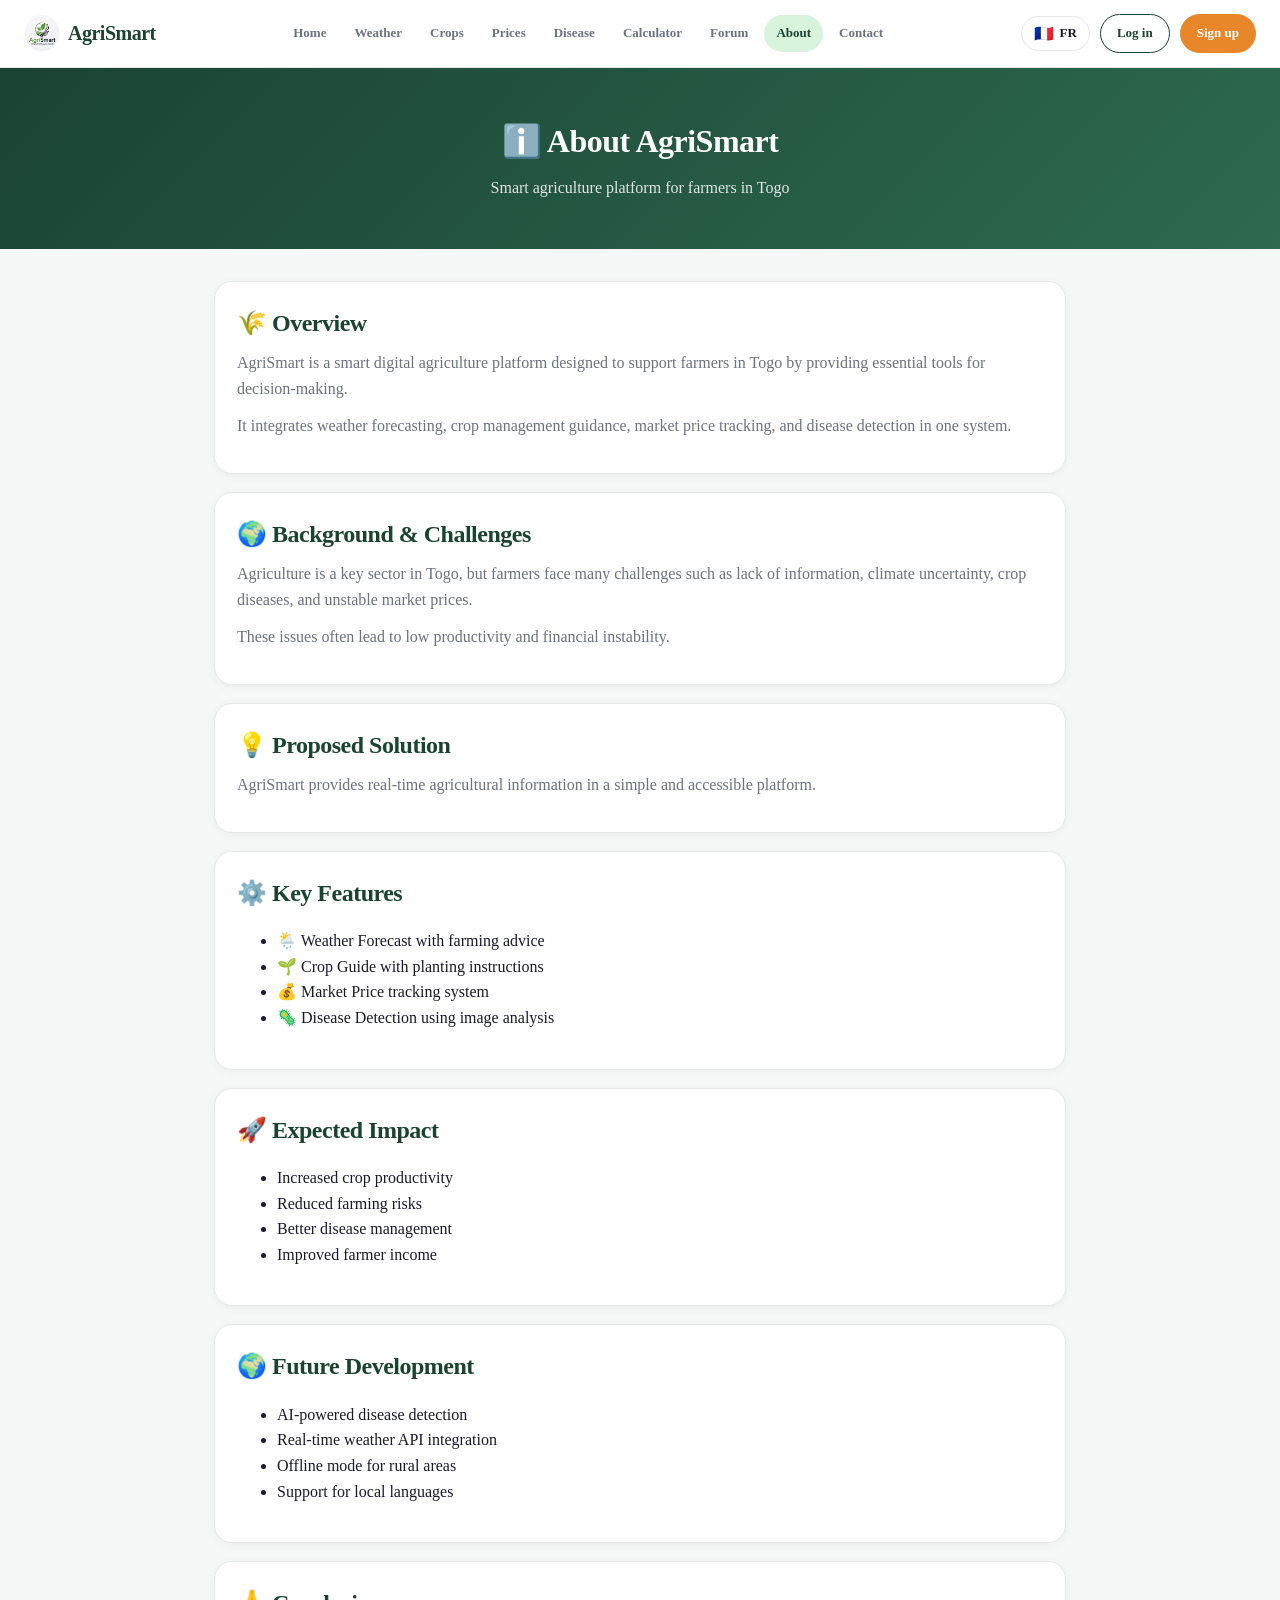
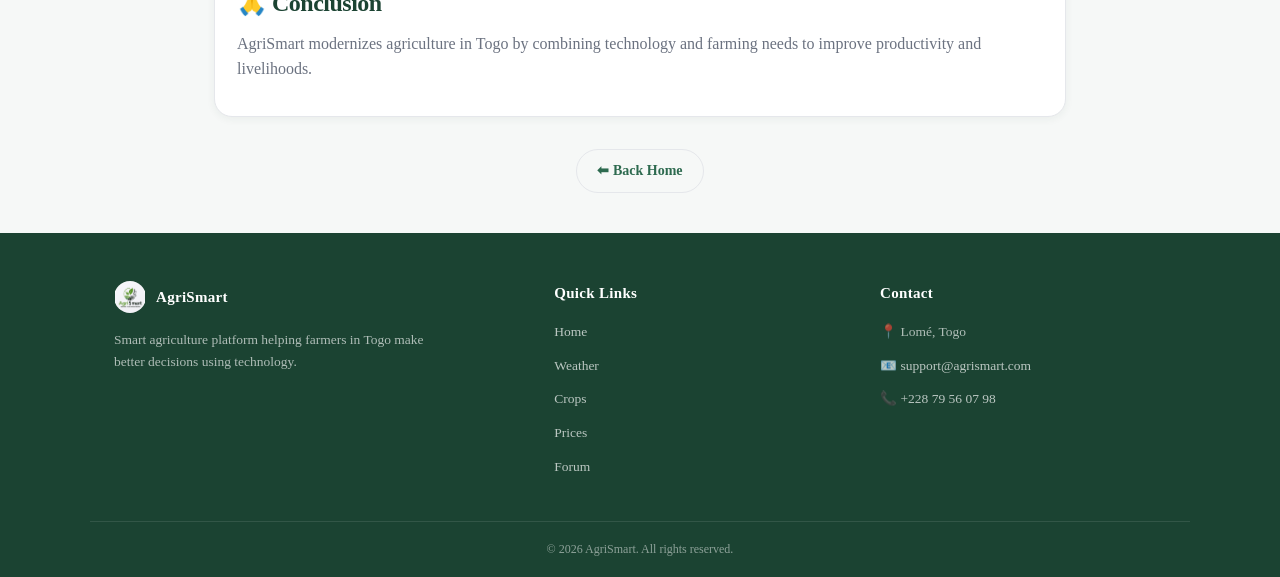
==== about.html @ a6953a68 "Second Commit" ====
<!DOCTYPE html>
<html lang="en">
<head>
    <meta charset="UTF-8">
    <meta name="viewport" content="width=device-width, initial-scale=1.0">
    <title>About AgriSmart</title>
    <link rel="icon" type="image/x-icon" href="assets/images/favicon.ico">
    <link rel="stylesheet" href="assets/css/style.css">
</head>
<body>

<nav class="topnav" aria-label="Navigation principale">
    <a href="index.html" class="topnav-brand"><img src="assets/images/logo.png" alt="AgriSmart" class="brand-logo">AgriSmart</a>
    <div class="topnav-links">
        <a href="index.html" id="navHome">Home</a>
        <a href="weather.html" id="navWeather">Weather</a>
        <a href="crop.html" id="navCrops">Crops</a>
        <a href="prices.html" id="navPrices">Prices</a>
        <a href="disease.html" id="navDisease">Disease</a>
        <a href="calculator.html" id="navCalculator">Calculator</a>
        <a href="forum.html" id="navForum">Forum</a>
        <a href="about.html" id="navAbout">About</a>
        <a href="contact.html" id="navContact">Contact</a>
    </div>
    <div class="topnav-actions">
        <div class="lang-switcher-modern" role="group" aria-label="Sélecteur de langue">
            <button class="lang-flag-btn" id="langToggleBtn" onclick="toggleLanguage()" aria-label="Changer de langue">
                <span id="langFlagIcon">🇬🇧</span>
                <span id="langFlagCode">EN</span>
            </button>
        </div>
        <a href="login.html" class="nav-btn nav-btn-ghost" id="navLoginLink">Se connecter</a>
        <a href="login.html?mode=register" class="nav-btn nav-btn-solid" id="navSignupLink">Créer un compte</a>
    </div>
</nav>

<header class="page-header">
    <h1 id="aboutTitle">ℹ️ About AgriSmart</h1>
    <p id="aboutSubtitle">Smart agriculture platform for farmers in Togo</p>
</header>

<div class="about-container">

    <div class="about-card reveal">
        <h2 id="overviewTitle">🌾 Overview</h2>
        <p id="overviewText1">
            AgriSmart is a smart digital agriculture platform designed to support farmers in Togo by providing essential tools for decision-making.
            It integrates weather forecasting, crop management guidance, market price tracking, and disease detection in one system.
        </p>
        <p id="overviewText2">
            The goal is to bridge traditional farming and modern technology to improve productivity and reduce risks.
        </p>
    </div>

    <div class="about-card reveal">
        <h2 id="backgroundTitle">🌍 Background &amp; Challenges</h2>
        <p id="backgroundText1">
            Agriculture is a key sector in Togo, but farmers face many challenges such as lack of information, climate uncertainty, crop diseases, and unstable market prices.
        </p>
        <p id="backgroundText2">
            These issues often lead to low productivity and financial instability.
        </p>
    </div>

    <div class="about-card reveal">
        <h2 id="solutionTitle">💡 Proposed Solution</h2>
        <p id="solutionText">
            AgriSmart provides real-time agricultural information in a simple and accessible platform.
            It helps farmers make better decisions based on data instead of guesswork.
        </p>
    </div>

    <div class="about-card reveal">
        <h2 id="featuresTitle">⚙️ Key Features</h2>
        <ul>
            <li id="weatherFeature">🌦️ Weather Forecast with farming advice</li>
            <li id="cropFeature">🌱 Crop Guide with planting instructions</li>
            <li id="pricesFeature">💰 Market Price tracking system</li>
            <li id="diseaseFeature">🦠 Disease Detection using image analysis</li>
        </ul>
    </div>

    <div class="about-card reveal">
        <h2 id="impactTitle">🚀 Expected Impact</h2>
        <ul>
            <li id="impact1">Increased crop productivity</li>
            <li id="impact2">Reduced farming risks</li>
            <li id="impact3">Better disease management</li>
            <li id="impact4">Improved farmer income</li>
        </ul>
    </div>

    <div class="about-card reveal">
        <h2 id="futureTitle">🌍 Future Development</h2>
        <ul>
            <li id="aiFeature">AI-powered disease detection</li>
            <li id="weatherApiFeature">Real-time weather API integration</li>
            <li id="offlineFeature">Offline mode for rural areas</li>
            <li id="localLanguagesFeature">Support for local languages</li>
        </ul>
    </div>

    <div class="about-card reveal">
        <h2 id="conclusionTitle">🙏 Conclusion</h2>
        <p id="conclusionText">
            AgriSmart modernizes agriculture in Togo by combining technology and farming needs to improve productivity and livelihoods.
        </p>
    </div>
</div>

<div class="back-container">
    <a href="index.html" class="back-btn" id="backHome">⬅ Back Home</a>
</div>

<footer class="footer footer-modern">
    <div class="footer-container footer-container-modern">

        <div class="footer-box footer-brand-box">
            <h3><img src="assets/images/logo.png" alt="" class="footer-logo">AgriSmart</h3>
            <p id="footerDescription">
                Smart agriculture platform helping farmers in Togo make better decisions using technology.
            </p>
        </div>

        <div class="footer-box">
            <h3 id="quickLinks">Quick Links</h3>
            <a href="index.html" id="homeLink">Home</a>
            <a href="weather.html" id="weatherLink">Weather</a>
            <a href="crop.html" id="cropsLink">Crops</a>
            <a href="prices.html" id="pricesLink">Prices</a>
            <a href="forum.html" id="forumLink">Forum</a>
        </div>

        <div class="footer-box">
            <h3 id="contactHeading">Contact</h3>
            <p class="footer-contact-line">📍 Lomé, Togo</p>
            <a href="mailto:support@agrismart.com" class="footer-contact-line footer-contact-link">📧 support@agrismart.com</a>
            <a href="tel:+22879560798" class="footer-contact-line footer-contact-link">📞 +228 79 56 07 98</a>
        </div>

    </div>

    <div class="footer-bottom">
        <p id="footerBottomText">
            © 2026 AgriSmart. All rights reserved.
        </p>
    </div>
</footer>
<script src="assets/js/script.js"></script>
</body>
</html>
---- assets/css/style.css ----
/* =========================================================
   AgriSmart — Design System (adapted from AgroPrix tokens)
   ========================================================= */

:root {
  --forest-dark: #1B4332;
  --forest: #2D6A4F;
  --forest-light: #40916C;
  --mint: #52B788;
  --mint-pale: #D8F3DC;
  --mint-pale-2: #B7E4C7;
  --gold: #E8862A;
  --gold-dark: #C96F1E;

  --text: #1A1A2E;
  --text-muted: #6B7280;
  --bg-light: #F6F8F7;
  --bg-white: #FFFFFF;
  --border: #E5E7EB;

  --radius-card: 18px;
  --radius-pill: 999px;
  --shadow-sm: 0 2px 8px rgba(27, 67, 50, 0.06);
  --shadow-md: 0 10px 30px rgba(27, 67, 50, 0.12);
  --shadow-lg: 0 20px 45px rgba(27, 67, 50, 0.18);
}

* { box-sizing: border-box; }

:focus-visible {
  outline: 3px solid var(--forest-light);
  outline-offset: 2px;
}

.sr-only {
  position: absolute;
  width: 1px;
  height: 1px;
  padding: 0;
  margin: -1px;
  overflow: hidden;
  clip: rect(0, 0, 0, 0);
  white-space: nowrap;
  border: 0;
}

body {
  margin: 0;
  font-family: Cambria, Georgia, "Times New Roman", serif;
  color: var(--text);
  background: var(--bg-light);
  line-height: 1.6;
  -webkit-font-smoothing: antialiased;
}

h1, h2, h3 {
  font-weight: 800;
  letter-spacing: -0.5px;
  color: var(--forest-dark);
  margin: 0 0 8px;
}

p { color: var(--text-muted); margin: 0 0 12px; }

a { color: inherit; text-decoration: none; }

img { max-width: 100%; display: block; }

/* =========================================================
   TOP NAV ACTIONS (langue, connexion, inscription)
   ========================================================= */

.topnav-actions {
  display: flex;
  align-items: center;
  gap: 10px;
}

.lang-flag-btn {
  display: flex;
  align-items: center;
  gap: 6px;
  border: 1.5px solid var(--border);
  background: var(--bg-white);
  color: var(--text);
  font-size: 13px;
  font-weight: 700;
  padding: 7px 12px;
  border-radius: var(--radius-pill);
  cursor: pointer;
  transition: 0.2s;
}

.lang-flag-btn span:first-child { font-size: 16px; }

.lang-flag-btn:hover {
  border-color: var(--forest-light);
  background: var(--mint-pale);
}

.nav-btn {
  font-size: 13px;
  font-weight: 700;
  padding: 8px 16px;
  border-radius: var(--radius-pill);
  transition: 0.2s;
  white-space: nowrap;
}

.nav-btn-ghost {
  color: var(--forest-dark);
  border: 1.5px solid var(--forest-dark);
  background: transparent;
}

.nav-btn-ghost:hover {
  background: var(--mint-pale);
}

.nav-btn-solid {
  background: var(--gold);
  color: #fff !important;
  border: 1.5px solid var(--gold);
}

.nav-btn-solid:hover {
  background: var(--gold-dark);
  border-color: var(--gold-dark);
}

/* =========================================================
   TOP NAV (site-wide)
   ========================================================= */

.topnav {
  background: var(--bg-white);
  border-bottom: 1px solid var(--border);
  padding: 14px 24px;
  display: flex;
  align-items: center;
  justify-content: space-between;
  flex-wrap: wrap;
  gap: 12px;
  position: sticky;
  top: 0;
  z-index: 50;
}

.topnav-brand {
  font-size: 20px;
  font-weight: 900;
  color: var(--forest-dark);
  display: flex;
  align-items: center;
  gap: 8px;
  letter-spacing: -0.5px;
  text-decoration: none;
}

.brand-logo {
  height: 36px;
  width: 36px;
  object-fit: contain;
  border-radius: 50%;
}

.topnav-links {
  display: flex;
  gap: 4px;
  flex-wrap: wrap;
}

.topnav-links a {
  font-size: 13px;
  font-weight: 600;
  color: var(--text-muted);
  padding: 8px 12px;
  border-radius: var(--radius-pill);
  transition: 0.2s;
}

.topnav-links a:hover,
.topnav-links a.current {
  background: var(--mint-pale);
  color: var(--forest-dark);
}

/* =========================================================
   HERO (index page)
   ========================================================= */


.hero {
  position: relative;
  background: linear-gradient(135deg, var(--forest-dark), var(--forest));
  color: #fff;
  padding: 64px 24px 88px;
  text-align: center;
  overflow: hidden;
}

.hero::after {
  content: "";
  position: absolute;
  inset: 0;
  background: radial-gradient(circle at 80% 20%, rgba(82,183,136,0.35), transparent 55%);
  pointer-events: none;
}

.hero h1 {
  color: #fff;
  font-size: clamp(28px, 5vw, 44px);
  font-weight: 900;
  position: relative;
}

.hero p#subtitle,
.hero p {
  color: rgba(255,255,255,0.85);
  font-size: 16px;
  max-width: 560px;
  margin: 0 auto 28px;
  position: relative;
}

.hero .eyebrow {
  display: inline-block;
  font-size: 11px;
  font-weight: 700;
  letter-spacing: 2px;
  text-transform: uppercase;
  color: var(--gold);
  background: rgba(232,134,42,0.15);
  padding: 6px 14px;
  border-radius: var(--radius-pill);
  margin-bottom: 16px;
  position: relative;
}

/* Slider */
.slider {
  max-width: 900px;
  margin: 0 auto;
  border-radius: var(--radius-card);
  overflow: hidden;
  box-shadow: var(--shadow-lg);
  position: relative;
}

.slides {
  display: flex;
  overflow-x: auto;
  scroll-snap-type: x mandatory;
  scrollbar-width: none;
}

.slides::-webkit-scrollbar { display: none; }

.slides img {
  scroll-snap-align: start;
  flex: 0 0 100%;
  width: 100%;
  height: 320px;
  object-fit: cover;
}

/* =========================================================
   PAGE HEADER (inner pages)
   ========================================================= */

.page-header,
.contact-header,
.calc-header,
.forum-header {
  background: linear-gradient(135deg, var(--forest-dark), var(--forest));
  color: #fff;
  padding: 48px 24px;
  text-align: center;
}

.page-header h1,
.contact-header h1,
.calc-header h1,
.forum-header h1 {
  color: #fff;
  font-size: clamp(24px, 4vw, 32px);
}

.page-header p,
.contact-header p,
.calc-header p,
.forum-header p {
  color: rgba(255,255,255,0.85);
  max-width: 480px;
  margin: 0 auto;
}

/* =========================================================
   MENU CARDS (index navigation)
   ========================================================= */

.menu {
  display: grid;
  grid-template-columns: repeat(auto-fit, minmax(220px, 1fr));
  gap: 18px;
  max-width: 1000px;
  margin: -48px auto 48px;
  padding: 0 24px;
  position: relative;
  z-index: 2;
}

.menu .card {
  background: var(--bg-white);
  border: 1px solid var(--border);
  border-radius: var(--radius-card);
  padding: 26px 20px;
  text-align: center;
  font-size: 16px;
  font-weight: 700;
  color: var(--forest-dark);
  box-shadow: var(--shadow-md);
  transition: transform 0.25s ease, box-shadow 0.25s ease;
  width: auto;
  margin: 0;
  display: flex;
  align-items: center;
  justify-content: center;
  min-height: 100px;
}

.menu .card:hover {
  transform: translateY(-5px);
  box-shadow: var(--shadow-lg);
  color: var(--forest);
}

/* =========================================================
   GENERIC CARD PATTERNS
   ========================================================= */

.card-container {
  display: grid;
  grid-template-columns: repeat(auto-fit, minmax(220px, 1fr));
  gap: 18px;
  max-width: 1000px;
  margin: 0 auto 48px;
  padding: 0 24px;
}

.card-box,
.price-card,
.about-card,
.weather-box,
.advice-box,
.forecast-card {
  background: var(--bg-white);
  border: 1px solid var(--border);
  border-radius: var(--radius-card);
  padding: 22px;
  box-shadow: var(--shadow-sm);
  transition: transform 0.25s ease, box-shadow 0.25s ease;
}

.card-box:hover,
.price-card:hover,
.forecast-card:hover {
  transform: translateY(-4px);
  box-shadow: var(--shadow-md);
  cursor: pointer;
}

.forecast-card { text-align: center; }

.price-card.best-price {
  border-color: var(--gold);
  box-shadow: 0 0 0 2px rgba(232,134,42,0.25), var(--shadow-md);
}

.price-card.best-price::before {
  content: "MEILLEUR PRIX";
  display: inline-block;
  font-size: 9px;
  font-weight: 700;
  letter-spacing: 1.5px;
  color: #fff;
  background: var(--gold);
  padding: 4px 10px;
  border-radius: 4px;
  margin-bottom: 10px;
}

/* Section container generic */
.about-container,
.weather-container,
.forecast-container,
.upload-container,
.calc-container,
.forum-container,
.contact-container,
.search-box,
.action-bar {
  max-width: 900px;
  margin: 32px auto;
  padding: 0 24px;
}

.weather-container,
.forecast-container {
  display: grid;
  grid-template-columns: repeat(auto-fit, minmax(220px, 1fr));
  gap: 18px;
}

.about-container {
  display: grid;
  gap: 18px;
}

/* =========================================================
   SEARCH / ACTION BAR
   ========================================================= */

.search-box input,
.action-bar { text-align: center; }

.search-box input {
  width: 100%;
  padding: 14px 18px;
  border: 1px solid var(--border);
  border-radius: var(--radius-pill);
  font-size: 14px;
  font-family: inherit;
  outline: none;
  transition: 0.2s;
}

.search-box input:focus { border-color: var(--forest-light); box-shadow: 0 0 0 3px var(--mint-pale); }

/* =========================================================
   BUTTONS
   ========================================================= */

button,
.back-btn,
.upload-btn {
  font-family: inherit;
  font-size: 14px;
  font-weight: 700;
  border: none;
  border-radius: var(--radius-pill);
  padding: 12px 22px;
  cursor: pointer;
  transition: 0.2s;
  display: inline-block;
}

button {
  background: var(--forest);
  color: #fff;
}

button:hover { background: var(--forest-light); transform: translateY(-2px); }

#highlightBtn,
#analyzeBtn,
#sendBtn,
#postBtn {
  background: var(--gold);
}

#highlightBtn:hover,
#analyzeBtn:hover,
#sendBtn:hover,
#postBtn:hover {
  background: var(--gold-dark);
}

.upload-btn {
  background: var(--mint-pale);
  color: var(--forest-dark);
  border: 1px dashed var(--forest-light);
}

.upload-btn:hover { background: var(--mint-pale-2); }

.upload-container input[type="file"] {
  display: block;
  margin: 12px auto 0;
  font-size: 13px;
  max-width: 280px;
}

.back-container {
  text-align: center;
  margin: 8px auto 40px;
}

.back-btn {
  background: transparent;
  color: var(--forest);
  border: 1px solid var(--border);
  padding: 10px 20px;
}

.back-btn:hover { background: var(--mint-pale); border-color: var(--forest-light); }

/* =========================================================
   WEATHER / ADVICE
   ========================================================= */

.weather-box, .advice-box { text-align: center; }

/* =========================================================
   DISEASE / UPLOAD
   ========================================================= */

.upload-container {
  background: var(--bg-white);
  border: 1px solid var(--border);
  border-radius: var(--radius-card);
  padding: 32px 24px;
  text-align: center;
  box-shadow: var(--shadow-sm);
}

.preview-box {
  margin: 18px auto;
  display: flex;
  justify-content: center;
}

.preview-box img {
  border-radius: 12px;
  box-shadow: var(--shadow-sm);
}

#result {
  margin-top: 16px;
  font-weight: 700;
  color: var(--forest-dark);
}

/* =========================================================
   CALCULATOR
   ========================================================= */

.calc-container {
  background: var(--bg-white);
  border: 1px solid var(--border);
  border-radius: var(--radius-card);
  padding: 32px 24px;
  box-shadow: var(--shadow-sm);
}

.calc-container label {
  display: block;
  font-weight: 700;
  font-size: 13px;
  color: var(--forest-dark);
  margin: 14px 0 6px;
  text-align: left;
}

.calc-container input {
  width: 100%;
  padding: 12px 14px;
  border: 1px solid var(--border);
  border-radius: 10px;
  font-family: inherit;
  font-size: 14px;
  outline: none;
}

.calc-container input:focus { border-color: var(--forest-light); box-shadow: 0 0 0 3px var(--mint-pale); }

.calc-container button { margin-top: 18px; width: 100%; }

.result {
  margin-top: 20px;
  background: var(--mint-pale);
  border-radius: 12px;
  padding: 16px;
  text-align: center;
}

.result h2 { font-size: 14px; margin-bottom: 4px; }
.result p { color: var(--forest-dark); font-weight: 700; font-size: 18px; margin: 0; }

/* =========================================================
   FORUM
   ========================================================= */

.post-box {
  background: var(--bg-white);
  border: 1px solid var(--border);
  border-radius: var(--radius-card);
  padding: 24px;
  box-shadow: var(--shadow-sm);
  margin-bottom: 24px;
}

.post-box input,
.post-box textarea {
  width: 100%;
  padding: 12px 14px;
  border: 1px solid var(--border);
  border-radius: 10px;
  font-family: inherit;
  font-size: 14px;
  outline: none;
  margin-bottom: 12px;
  resize: vertical;
}

.post-box input:focus,
.post-box textarea:focus { border-color: var(--forest-light); box-shadow: 0 0 0 3px var(--mint-pale); }

.posts { display: grid; gap: 14px; }

.post {
  background: var(--bg-white);
  border: 1px solid var(--border);
  border-left: 4px solid var(--mint);
  border-radius: 12px;
  padding: 16px 18px;
  box-shadow: var(--shadow-sm);
}

.post h3 { font-size: 14px; margin-bottom: 4px; color: var(--forest); }
.post p { margin: 0; font-size: 14px; }

/* =========================================================
   CONTACT
   ========================================================= */

.contact-container {
  display: grid;
  grid-template-columns: 1.3fr 1fr;
  gap: 24px;
}

@media (max-width: 720px) {
  .contact-container { grid-template-columns: 1fr; }
}

.contact-form,
.contact-info {
  background: var(--bg-white);
  border: 1px solid var(--border);
  border-radius: var(--radius-card);
  padding: 26px;
  box-shadow: var(--shadow-sm);
}

.contact-form label {
  display: block;
  font-weight: 700;
  font-size: 13px;
  color: var(--forest-dark);
  margin: 12px 0 6px;
}

.contact-form label:first-child { margin-top: 0; }

.contact-form input,
.contact-form textarea {
  width: 100%;
  padding: 12px 14px;
  border: 1px solid var(--border);
  border-radius: 10px;
  font-family: inherit;
  font-size: 14px;
  outline: none;
  resize: vertical;
}

.contact-form input:focus,
.contact-form textarea:focus { border-color: var(--forest-light); box-shadow: 0 0 0 3px var(--mint-pale); }

.contact-form button { margin-top: 16px; width: 100%; }

.contact-info h2 { font-size: 16px; }
.contact-info h3 { font-size: 14px; margin-top: 18px; }
.contact-info p { font-size: 14px; }

/* =========================================================
   FOOTER
   ========================================================= */

.footer {
  background: var(--forest-dark);
  color: rgba(255,255,255,0.75);
  margin-top: 40px;
}

.footer-container {
  max-width: 1100px;
  margin: 0 auto;
  padding: 48px 24px 32px;
  display: grid;
  grid-template-columns: 1.4fr 1fr 1fr;
  gap: 40px;
  text-align: left;
}

.footer-container-modern {
  border-bottom: 1px solid rgba(255,255,255,0.1);
}

.footer-box { text-align: left; }

.footer-brand-box h3 {
  display: flex;
  align-items: center;
  gap: 10px;
}

.footer-logo {
  height: 32px;
  width: 32px;
  border-radius: 50%;
  object-fit: contain;
}

.footer-brand-box p {
  max-width: 320px;
  line-height: 1.6;
}

.footer-box h3 {
  color: #fff;
  font-size: 15px;
  font-weight: 800;
  margin-bottom: 16px;
  letter-spacing: 0.3px;
}

.footer-box p { color: rgba(255,255,255,0.65); font-size: 13.5px; }

.footer-box a {
  display: block;
  color: rgba(255,255,255,0.7);
  font-size: 13.5px;
  margin-bottom: 12px;
  transition: 0.2s;
  width: fit-content;
}

.footer-box a:hover { color: var(--mint); transform: translateX(2px); }

.footer-contact-line {
  margin-bottom: 12px;
  display: flex;
  align-items: center;
  gap: 6px;
}

.footer-contact-link {
  cursor: pointer;
}

.footer-bottom {
  text-align: center;
  padding: 18px 24px;
}

.footer-bottom p { color: rgba(255,255,255,0.5); font-size: 12px; margin: 0; }

@media (max-width: 720px) {
  .footer-container {
    grid-template-columns: 1fr;
    text-align: left;
  }
}

/* =========================================================
   MODERN MENU GRID (index navigation, icon cards)
   ========================================================= */

.menu-modern {
  display: grid;
  grid-template-columns: repeat(auto-fit, minmax(200px, 1fr));
  gap: 20px;
  max-width: 1100px;
  margin: -48px auto 56px;
  padding: 0 24px;
  position: relative;
  z-index: 2;
}

.menu-card {
  background: var(--bg-white);
  border: 1px solid var(--border);
  border-radius: 18px;
  padding: 30px 20px;
  display: flex;
  flex-direction: column;
  align-items: center;
  justify-content: center;
  gap: 14px;
  text-align: center;
  box-shadow: var(--shadow-md);
  transition: transform 0.28s cubic-bezier(0.34, 1.56, 0.64, 1), box-shadow 0.28s ease, background 0.28s ease;
  position: relative;
  overflow: hidden;
}

.menu-card::before {
  content: "";
  position: absolute;
  inset: 0;
  background: linear-gradient(135deg, var(--mint-pale) 0%, transparent 60%);
  opacity: 0;
  transition: opacity 0.28s ease;
}

.menu-card-icon {
  font-size: 34px;
  height: 68px;
  width: 68px;
  display: flex;
  align-items: center;
  justify-content: center;
  background: var(--mint-pale);
  border-radius: 50%;
  transition: transform 0.28s cubic-bezier(0.34, 1.56, 0.64, 1), background 0.28s ease;
  position: relative;
  z-index: 1;
}

.menu-card-label {
  font-size: 15px;
  font-weight: 800;
  color: var(--forest-dark);
  position: relative;
  z-index: 1;
}

.menu-card:hover {
  transform: translateY(-8px) scale(1.02);
  box-shadow: var(--shadow-lg);
}

.menu-card:hover::before {
  opacity: 1;
}

.menu-card:hover .menu-card-icon {
  transform: scale(1.12) rotate(-4deg);
  background: var(--gold);
}

/* =========================================================
   REVEAL ANIMATION
   ========================================================= */

.reveal {
  opacity: 0;
  transform: translateY(24px);
  transition: opacity 0.6s ease, transform 0.6s ease;
}

.reveal.visible { opacity: 1; transform: translateY(0); }

.reveal-delay-1.visible { transition-delay: 0.1s; }
.reveal-delay-2.visible { transition-delay: 0.2s; }
.reveal-delay-3.visible { transition-delay: 0.3s; }
.reveal-delay-4.visible { transition-delay: 0.4s; }

/* =========================================================
   RESPONSIVE
   ========================================================= */

@media (max-width: 600px) {
  .topnav { flex-direction: column; align-items: flex-start; }
  .hero { padding: 48px 16px 72px; }
  .menu { margin-top: -36px; }
}
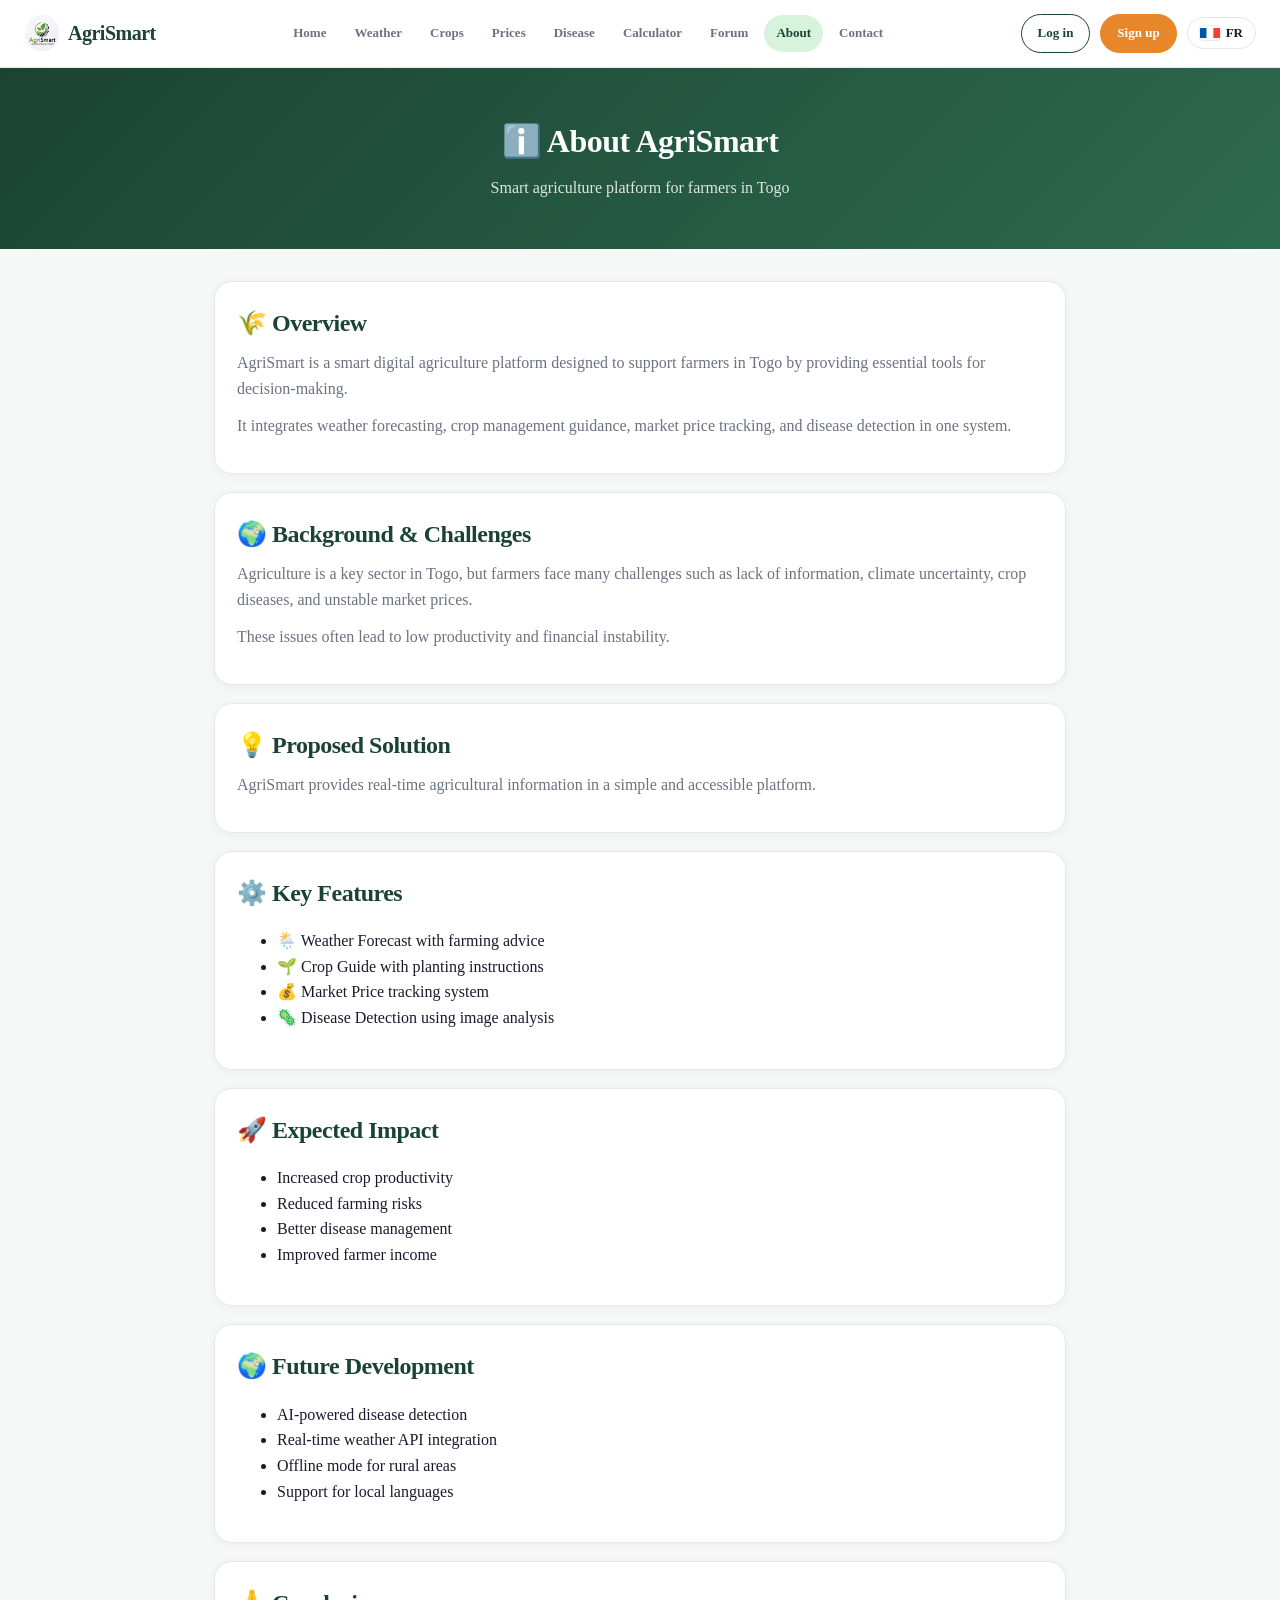
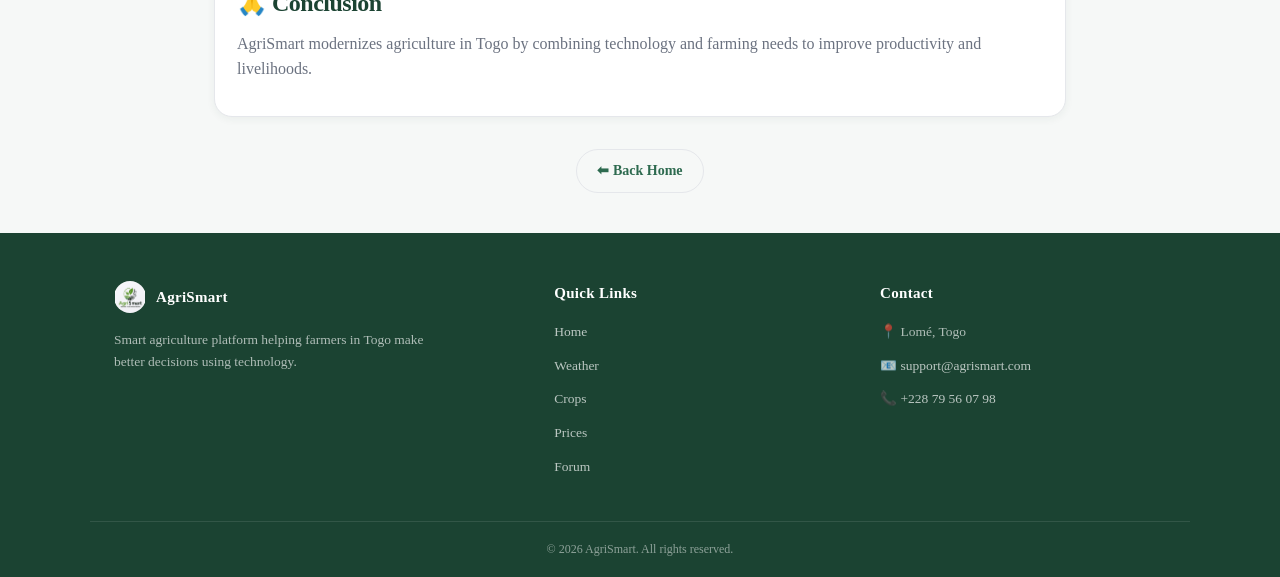
==== commit c4851a3c: "Third Commit" ====
--- a/about.html
+++ b/about.html
@@ -23,14 +23,19 @@
         <a href="contact.html" id="navContact">Contact</a>
     </div>
     <div class="topnav-actions">
+        <a href="login.html" class="nav-btn nav-btn-ghost" id="navLoginLink">Se connecter</a>
+        <a href="login.html?mode=register" class="nav-btn nav-btn-solid" id="navSignupLink">Créer un compte</a>
         <div class="lang-switcher-modern" role="group" aria-label="Sélecteur de langue">
             <button class="lang-flag-btn" id="langToggleBtn" onclick="toggleLanguage()" aria-label="Changer de langue">
-                <span id="langFlagIcon">🇬🇧</span>
+                <span class="flag-icon" id="langFlagIconGB">
+                    <svg viewBox="0 0 60 30" width="20" height="14"><clipPath id="s"><path d="M0,0 v30 h60 v-30 z"/></clipPath><g clip-path="url(#s)"><path d="M0,0 v30 h60 v-30 z" fill="#012169"/><path d="M0,0 L60,30 M60,0 L0,30" stroke="#fff" stroke-width="6"/><path d="M0,0 L60,30 M60,0 L0,30" stroke="#C8102E" stroke-width="2"/><path d="M30,0 v30 M0,15 h60" stroke="#fff" stroke-width="10"/><path d="M30,0 v30 M0,15 h60" stroke="#C8102E" stroke-width="6"/></g></svg>
+                </span>
+                <span class="flag-icon" id="langFlagIconFR" style="display:none;">
+                    <svg viewBox="0 0 60 30" width="20" height="14"><rect width="20" height="30" fill="#0055A4"/><rect x="20" width="20" height="30" fill="#fff"/><rect x="40" width="20" height="30" fill="#EF4135"/></svg>
+                </span>
                 <span id="langFlagCode">EN</span>
             </button>
         </div>
-        <a href="login.html" class="nav-btn nav-btn-ghost" id="navLoginLink">Se connecter</a>
-        <a href="login.html?mode=register" class="nav-btn nav-btn-solid" id="navSignupLink">Créer un compte</a>
     </div>
 </nav>
 
--- a/assets/css/style.css
+++ b/assets/css/style.css
@@ -92,6 +92,14 @@
 }
 
 .lang-flag-btn span:first-child { font-size: 16px; }
+
+.flag-icon {
+  display: inline-flex;
+  align-items: center;
+  border-radius: 3px;
+  overflow: hidden;
+  box-shadow: 0 0 0 1px rgba(0,0,0,0.08);
+}
 
 .lang-flag-btn:hover {
   border-color: var(--forest-light);
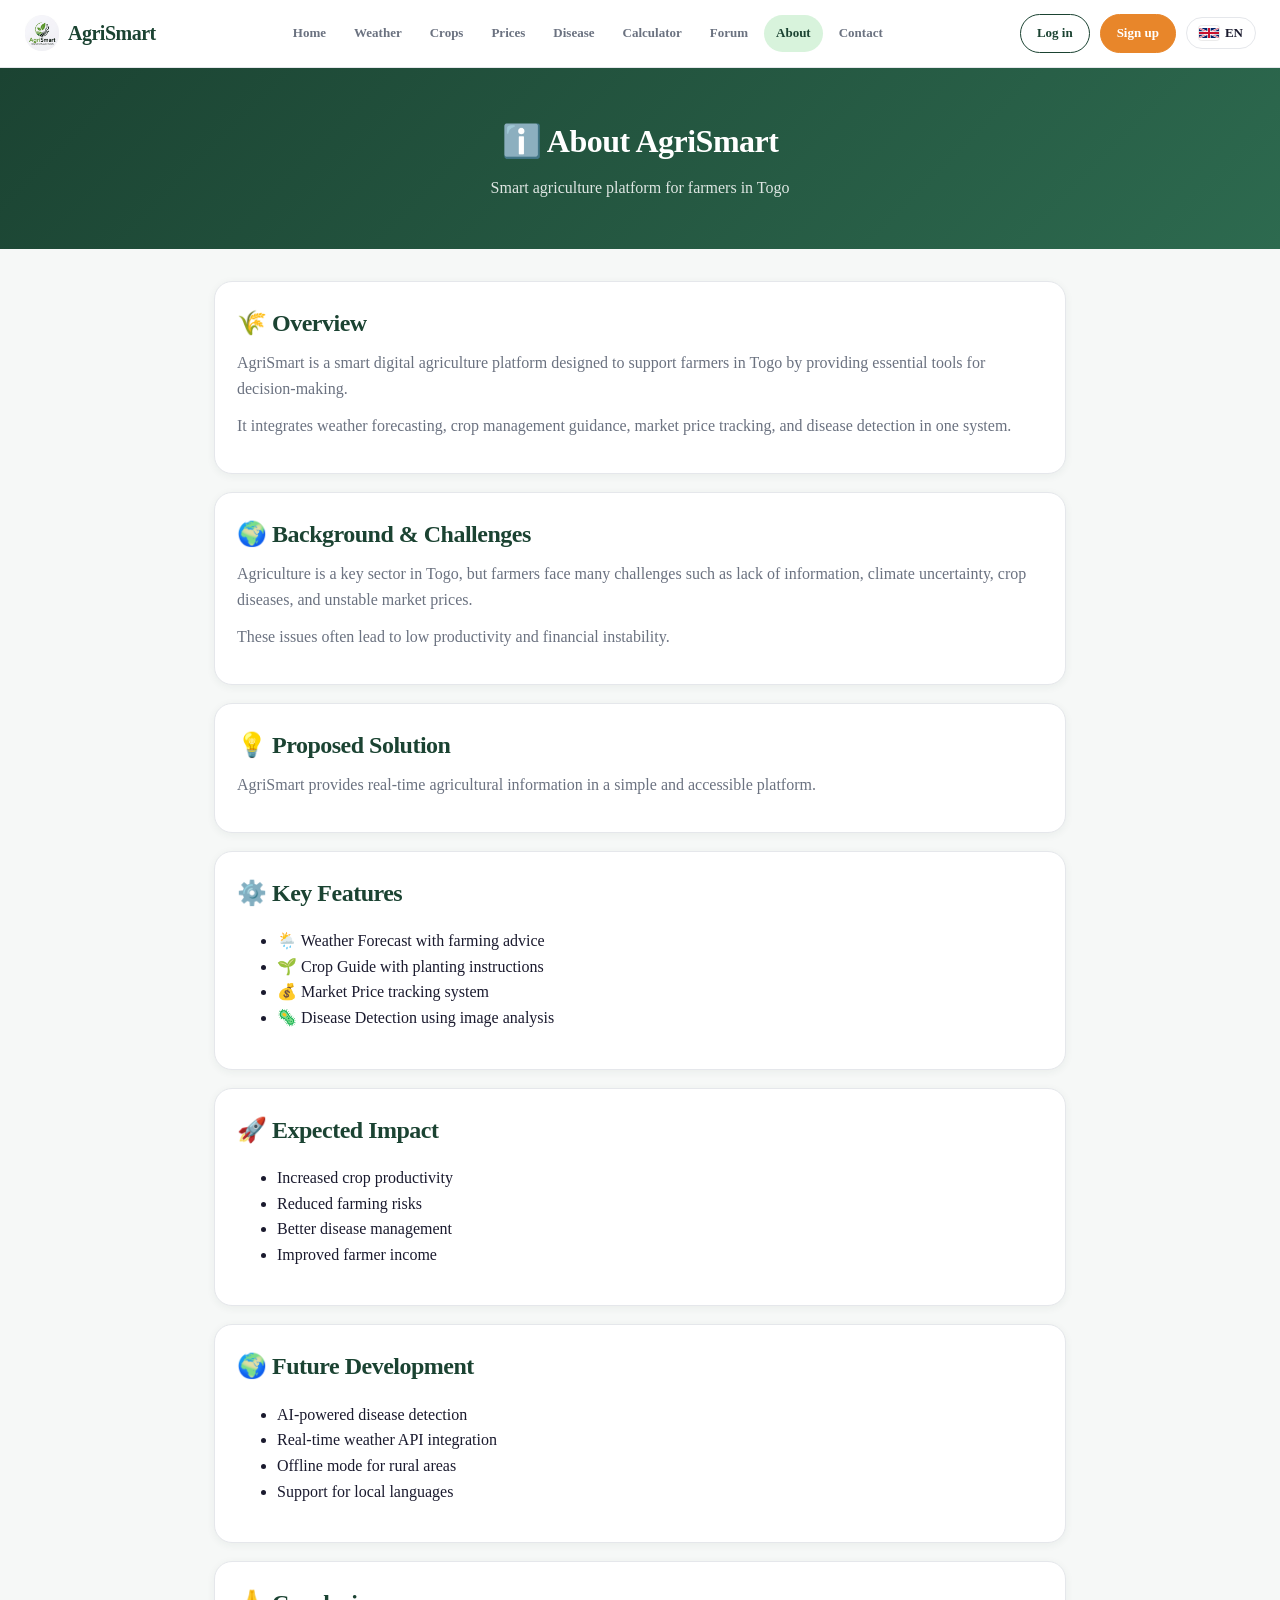
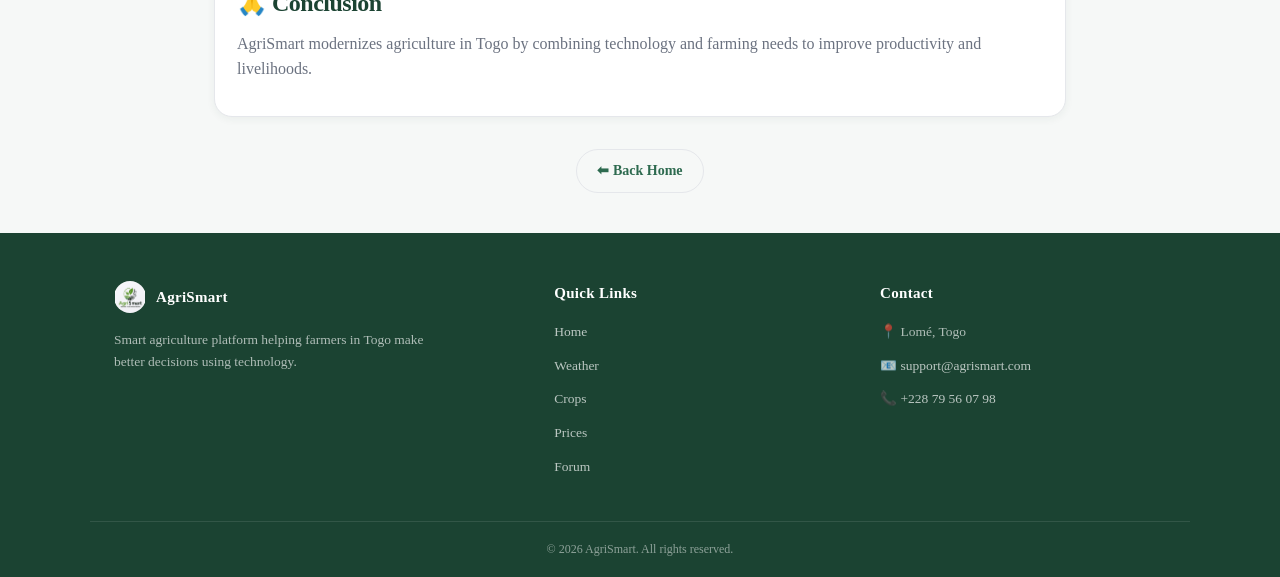
==== commit 8ae99188: "Ajout de la langue Ewe" ====
--- a/about.html
+++ b/about.html
@@ -26,15 +26,55 @@
         <a href="login.html" class="nav-btn nav-btn-ghost" id="navLoginLink">Se connecter</a>
         <a href="login.html?mode=register" class="nav-btn nav-btn-solid" id="navSignupLink">Créer un compte</a>
         <div class="lang-switcher-modern" role="group" aria-label="Sélecteur de langue">
-            <button class="lang-flag-btn" id="langToggleBtn" onclick="toggleLanguage()" aria-label="Changer de langue">
+            <button class="lang-flag-btn" id="langToggleBtn" onclick="toggleLangMenu()" aria-haspopup="true" aria-expanded="false" aria-label="Changer de langue">
                 <span class="flag-icon" id="langFlagIconGB">
                     <svg viewBox="0 0 60 30" width="20" height="14"><clipPath id="s"><path d="M0,0 v30 h60 v-30 z"/></clipPath><g clip-path="url(#s)"><path d="M0,0 v30 h60 v-30 z" fill="#012169"/><path d="M0,0 L60,30 M60,0 L0,30" stroke="#fff" stroke-width="6"/><path d="M0,0 L60,30 M60,0 L0,30" stroke="#C8102E" stroke-width="2"/><path d="M30,0 v30 M0,15 h60" stroke="#fff" stroke-width="10"/><path d="M30,0 v30 M0,15 h60" stroke="#C8102E" stroke-width="6"/></g></svg>
                 </span>
                 <span class="flag-icon" id="langFlagIconFR" style="display:none;">
                     <svg viewBox="0 0 60 30" width="20" height="14"><rect width="20" height="30" fill="#0055A4"/><rect x="20" width="20" height="30" fill="#fff"/><rect x="40" width="20" height="30" fill="#EF4135"/></svg>
                 </span>
+                <span class="flag-icon" id="langFlagIconTG" style="display:none;">
+                    <svg viewBox="0 0 60 30" width="20" height="14">
+                        <rect width="60" height="30" fill="#FFCE00"/>
+                        <rect width="60" height="6" y="0" fill="#006A4E"/>
+                        <rect width="60" height="6" y="12" fill="#006A4E"/>
+                        <rect width="60" height="6" y="24" fill="#006A4E"/>
+                        <rect width="24" height="18" fill="#D21034"/>
+                        <path d="M12,4.5 L13.8,9.3 L19,9.3 L14.8,12.3 L16.4,17.1 L12,14.1 L7.6,17.1 L9.2,12.3 L5,9.3 L10.2,9.3 Z" fill="#fff"/>
+                    </svg>
+                </span>
                 <span id="langFlagCode">EN</span>
             </button>
+            <div class="lang-menu" id="langMenu" role="menu">
+                <button type="button" class="lang-option" id="langOptionEN" onclick="setLanguage('en')" role="menuitem">
+                    <span class="flag-icon">
+                        <svg viewBox="0 0 60 30" width="18" height="12"><clipPath id="s2"><path d="M0,0 v30 h60 v-30 z"/></clipPath><g clip-path="url(#s2)"><path d="M0,0 v30 h60 v-30 z" fill="#012169"/><path d="M0,0 L60,30 M60,0 L0,30" stroke="#fff" stroke-width="6"/><path d="M0,0 L60,30 M60,0 L0,30" stroke="#C8102E" stroke-width="2"/><path d="M30,0 v30 M0,15 h60" stroke="#fff" stroke-width="10"/><path d="M30,0 v30 M0,15 h60" stroke="#C8102E" stroke-width="6"/></g></svg>
+                    </span>
+                    <span>English</span>
+                    <span class="lang-check">✓</span>
+                </button>
+                <button type="button" class="lang-option" id="langOptionFR" onclick="setLanguage('fr')" role="menuitem">
+                    <span class="flag-icon">
+                        <svg viewBox="0 0 60 30" width="18" height="12"><rect width="20" height="30" fill="#0055A4"/><rect x="20" width="20" height="30" fill="#fff"/><rect x="40" width="20" height="30" fill="#EF4135"/></svg>
+                    </span>
+                    <span>Français</span>
+                    <span class="lang-check">✓</span>
+                </button>
+                <button type="button" class="lang-option" id="langOptionEWE" onclick="setLanguage('ewe')" role="menuitem">
+                    <span class="flag-icon">
+                        <svg viewBox="0 0 60 30" width="18" height="12">
+                            <rect width="60" height="30" fill="#FFCE00"/>
+                            <rect width="60" height="6" y="0" fill="#006A4E"/>
+                            <rect width="60" height="6" y="12" fill="#006A4E"/>
+                            <rect width="60" height="6" y="24" fill="#006A4E"/>
+                            <rect width="24" height="18" fill="#D21034"/>
+                            <path d="M12,4.5 L13.8,9.3 L19,9.3 L14.8,12.3 L16.4,17.1 L12,14.1 L7.6,17.1 L9.2,12.3 L5,9.3 L10.2,9.3 Z" fill="#fff"/>
+                        </svg>
+                    </span>
+                    <span>Éwé</span>
+                    <span class="lang-check">✓</span>
+                </button>
+            </div>
         </div>
     </div>
 </nav>
--- a/assets/css/style.css
+++ b/assets/css/style.css
@@ -104,6 +104,69 @@
 .lang-flag-btn:hover {
   border-color: var(--forest-light);
   background: var(--mint-pale);
+}
+
+/* Language dropdown (3 languages: EN / FR / Éwé) */
+.lang-switcher-modern {
+  position: relative;
+}
+
+.lang-menu {
+  position: absolute;
+  top: calc(100% + 8px);
+  right: 0;
+  background: var(--bg-white);
+  border: 1.5px solid var(--border);
+  border-radius: 12px;
+  box-shadow: 0 8px 24px rgba(0,0,0,0.12);
+  padding: 6px;
+  min-width: 168px;
+  z-index: 200;
+  display: none;
+  flex-direction: column;
+  gap: 2px;
+}
+
+.lang-menu.open { display: flex; }
+
+.lang-option {
+  display: flex;
+  align-items: center;
+  gap: 8px;
+  border: none;
+  background: transparent;
+  color: var(--text);
+  font-size: 13px;
+  font-weight: 600;
+  padding: 8px 10px;
+  border-radius: 8px;
+  cursor: pointer;
+  text-align: left;
+  width: 100%;
+}
+
+.lang-option:hover {
+  background: var(--mint-pale);
+}
+
+.lang-option.active {
+  background: var(--mint-pale);
+  color: var(--forest-dark);
+}
+
+.lang-option .flag-icon {
+  flex: 0 0 auto;
+}
+
+.lang-option .lang-check {
+  margin-left: auto;
+  font-size: 12px;
+  color: var(--forest-dark);
+  visibility: hidden;
+}
+
+.lang-option.active .lang-check {
+  visibility: visible;
 }
 
 .nav-btn {
